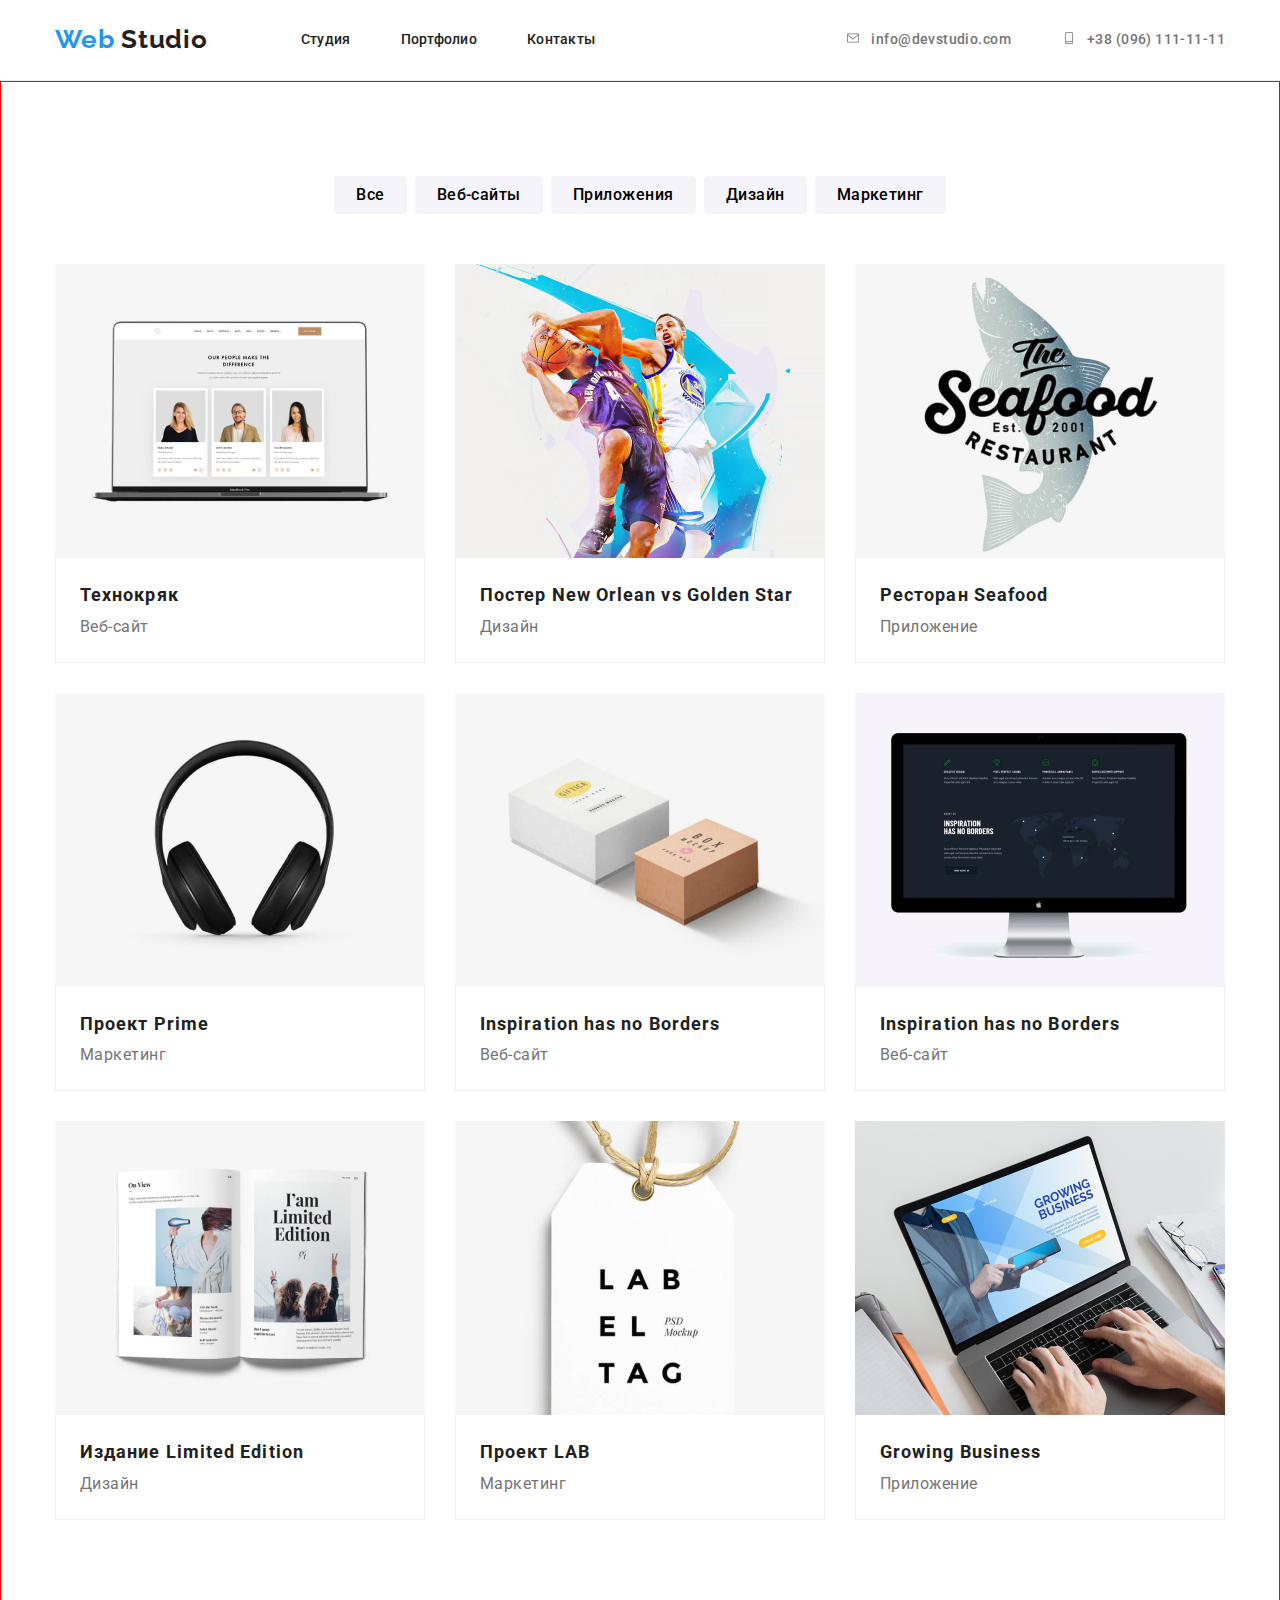
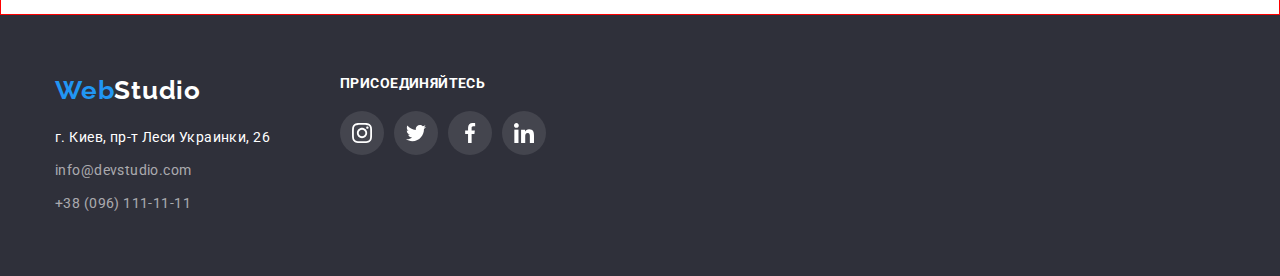
==== portfolio.html @ 0b1c37b5 "Initial commit" ====
<!DOCTYPE html>
<html lang="ru">
  <head>
    <meta charset="UTF-8" />
    <meta http-equiv="X-UA-Compatible" content="IE=edge" />
    <meta name="viewport" content="width=device-width, initial-scale=1.0" />
    <title>Document</title>
    <link
      rel="stylesheet"
      href="https://cdnjs.cloudflare.com/ajax/libs/modern-normalize/1.1.0/modern-normalize.min.css"
    />
    <link rel="preconnect" href="https://fonts.googleapis.com" />
    <link rel="preconnect" href="https://fonts.gstatic.com" crossorigin />
    <link
      href="https://fonts.googleapis.com/css2?family=Raleway:wght@700&family=Roboto:wght@400;500;700;900&display=swap"
      rel="stylesheet"
    />
    <link rel="stylesheet" href="./css/style.css" />
  </head>
  <body>
    <!--Шапка-->
    
      <header class="page-header page-portfolio ">
       
        <div class="container main-nav ">
        <a lang="en" href="" class="logo"> <span>Web</span> Studio</a>
        <nav>
  
  
          <ul class="page-nav" >
            <li class="item">
              <a class="page-link" href="./index.html">Студия</a>
            </li>
            <li class="item">
              <a class="page-link" href="./portfolio.html">Портфолио</a>
            </li>
            <li class="item">
              <a class="page-link" href="">Контакты</a>
            </li >
          </ul>
        </nav>
        <a class="contacts" href="mailto:info@devstudio.com">
          <svg class="contacts-icons">
            <use href="./images/icons.svg#envelope"></use></svg
          >info@devstudio.com</a
        >
        <a class="contacts" href="tel:+380961111111"
          ><svg class="contacts-icons">
            <use href="./images/icons.svg#smartphone"></use>
          </svg>
          +38 (096) 111-11-11</a
        >
        </div>
      
      </header>
      <main>
        
        <section class="button">
         <div class="container">
          <ul class="navigation">
            <li class="navigation-item">
              <button class="navigation-button" type="button">Все</button>
            </li>
            <li class="navigation-item">
              <button class="navigation-button" type="button">Веб-сайты</button>
            </li>
            <li class="navigation-item">
              <button class="navigation-button" type="button">
                Приложения
              </button>
            </li>
            <li class="navigation-item">
              <button class="navigation-button" type="button">Дизайн</button>
            </li>
            <li class="navigation-item">
              <button class="navigation-button" type="button">Маркетинг</button>
            </li>
          </ul>
          
          <ul class="portfolio">
            <li class="portfolio-item">
              <a class="portfolio-link" href="">
                <img
                  src="./images/portfolio/laptop.jpg"
                  alt="laptop"
                  width="370"
                />
                 <div class="portfolio-wap">
                <h2 class="portfolio-title">Технокряк</h2>
                <p class="portfolio-text">Веб-сайт</p>
               </div>
              </a>
            </li>
            <li class="portfolio-item" >
          
              <a class="portfolio-link" href="">
                <img
                  src="./images/portfolio/basketball.jpg"
                  alt="basketball"
                  width="370"
                />
                <div class="portfolio-wap">
                <h2 class="portfolio-title">
                  Постер New Orlean vs Golden Star
                </h2>
                <p class="portfolio-text">Дизайн</p>
                </div>
              </a>
            </li>
            <li class="portfolio-item">
              <a class="portfolio-link" href="">
                <img
                  src="./images/portfolio/seafood.jpg"
                  alt="seafood"
                  width="370"
                />
              <div class="portfolio-wap">
                <h2 class="portfolio-title">Ресторан Seafood</h2>
                <p class="portfolio-text">Приложение</p>
              </div>
              </a>
            </li>
            <li class="portfolio-item">
              <a class="portfolio-link" hr f="">
                <img
                  src="./images/portfolio/prime.jpg"
                  alt="prime"
                  width="370"
                />
                <div class="portfolio-wap">
                <h2 class="portfolio-title">Проект Prime</h2>
                <p class="portfolio-text">Маркетинг</p>
              </div>
              </a>
            </li>
            <li class="portfolio-item">
              <a class="portfolio-link" href="">
                <img
                  src="./images/portfolio/boxes.jpg"
                  alt="boxes"
                  width="370"
                />
                <div class="portfolio-wap">
                <h2 class="portfolio-title">Inspiration has no Borders</h2>
                <p class="portfolio-text">Веб-сайт</p></div>
              </a>
            </li>
            <li class="portfolio-item">
              <a class="portfolio-link" href="">
                <img
                  src="./images/portfolio/bordes.jpg"
                  alt="bordes"
                  width="370"
                />
                <div class="portfolio-wap">
                <h2 class="portfolio-title">Inspiration has no Borders</h2>
                <p class="portfolio-text">Веб-сайт</p></div>
              </a>
            </li>
            <li class="portfolio-item">
              <a class="portfolio-link" href="">
                <img
                  src="./images/portfolio/limitededition.jpg"
                  alt="limitededition"
                  width="370"
                />
                <div class="portfolio-wap">
                <h2 class="portfolio-title">Издание Limited Edition</h2>
                <p class="portfolio-text">Дизайн</p></div>
              </a>
            </li>
            <li class="portfolio-item">
              <a class="portfolio-link" href="">
                <img src="./images/portfolio/lab.jpg" alt="lab" width="370" />
               <div class="portfolio-wap">
           <h2 class="portfolio-title">Проект LAB</h2>
                <p class="portfolio-text">Маркетинг</p></div>
              </a>
            </li>
            <li class="portfolio-item">
              <a class="portfolio-link" href="">
                <img
                  src="./images/portfolio/businnes.png"
                  alt="businnes"
                  width="370"
                />
                <div class="portfolio-wap">
                <h2 class="portfolio-title">Growing Business</h2>
                <p class="portfolio-text">Приложение</p>
              </div>
              </a>
            </li>
          </ul>
        </div>
        </section>
      </main>
      <!--Подвал-->
      <footer class="footer ">
      <div class="container contaiter-footer" >
        <div class="address-footer" >
        <a class="logo" lang="en" href=""><span>Web</span>Studio</a>
        <address class="address">г. Киев, пр-т Леси Украинки, 26</address>
        <a class="footer-contacts" href="mailto:info@devstudio.com"
          >info@devstudio.com</a
        >
        <a class="footer-contacts" href="tel:+380961111111"
          >+38 (096) 111-11-11</a
        >
      </div>
      <div class="join-box ">
        <p class="join-title">присоединяйтесь</p>
        <ul class="join-list">
          <li class="join-item"><a class="join-link" href=""><svg class="join-icon" width="20" height="20">
            <use href="./images/icons.svg#instagram"></use>
          </svg> </a></li>
          <li class="join-item"><a href="" class="join-link"><svg class="join-icon"width="20" height="20">
            <use href="./images/icons.svg#twitter "></use></a></li>
          <li class="join-item"><a href="" class="join-link"><svg class="join-icon" width="20" height="20">
            <use href="./images/icons.svg#facebook"></use></a></li>
          <li class="join-item"><a href="" class="join-link"><svg class="join-icon" width="20" height="20">
            <use href="./images/icons.svg#linkedin"></use></a></li>
        </ul>
      </div>

    </div>
    </footer>
    </div>
  </body>
</html>
---- css/style.css ----
html {
  box-sizing: border-box;
}
*,
*::before,
*::after {
  box-sizing: inherit;
}
:root {
  --pramary-text-color: #757575;
  --title-text-color: #212121;
  --accent-color: #2196f3;
  --primery-white-color: #ffffff;
  --primery-section-color: #2f303a;
  --pramary-bacground-color: #e5e5e5;
  --promary-contact-color: #ffffff99;
  --promary-button-bacgriund-color: #f5f4fa;
  --promary-icon-color: #afb1b8;
}

/* bady */
body {
  font-family: Roboto, sans-serif;
  color: var(--pramary-text-color);
  background-color: var(--primery-white-color);
}
ul {
  list-style: none;
  margin: 0;
  padding: 0;
}
h1,
h2,
h3,
h4,
h5,
h6 {
  margin: 0px;
}
p {
  margin: 0;
}
img {
  display: block;
  max-width: 100%;
  height: auto;
}

.container {
  margin: 0 auto;
  padding-left: 15px;
  padding-right: 15px;
  width: 1200px;
}
.contacts-icons {
  display: inline-block;
  width: 16px;
  height: 12px;
  margin-right: 10px;
}
.contacts-icons:hover,
.contacts-icons:focus {
  fill: var(--accent-color);
  color: #2196f3;
}
.contacts {
  /* padding-top: 32px;
  padding-bottom: 32px; */
  display: flex;
  margin-left: auto;
  text-decoration: none;
  font-size: 14px;
  font-weight: 500;
  line-height: 1.14;
  letter-spacing: 0.03em;
  color: var(--pramary-text-color);
  fill: var(--pramary-text-color);
}
.contacts + .contacts {
  margin-left: 50px;
}
.contacts:hover,
.contacts:focus {
  color: var(--accent-color);
  fill: var(--accent-color);
}

/* header */
.main-nav {
  display: flex;
  align-items: center;
}
.page-nav {
  margin: 0;
  padding: 0;
  /* padding-top: 32px;
  padding-bottom: 32px; */
  display: flex;
  text-align: center;
}
.page-nav .item + .item {
  margin-left: 50px;
}
.page-header {
  background-color: var(--primery-white-color);
}
.page-portfolio {
  border-bottom: 1px solid #ececec;
}
.page-header .logo {
  display: block;
  padding-top: 24px;
  padding-bottom: 25px;
  margin-right: 93px;

  text-decoration: none;
  font-family: Raleway, sans-serif;
  font-weight: 700;
  font-size: 26px;
  line-height: 1.19;
  color: var(--title-text-color);
  text-decoration: none;
  letter-spacing: 0.03em;
}

.page-header .page-link {
  display: flex;
  font-size: 14px;
  font-weight: 500;
  line-height: 1.14;
  color: var(--title-text-color);
  list-style: none;
  text-decoration: none;
  letter-spacing: 0.02em;
}
.page-header .page-link:hover {
  color: var(--accent-color);
  list-style: none;
}
.page-link:focus {
  color: var(--accent-color);
  list-style: none;
}

.effective-solutions {
  padding-top: 200px;
  padding-bottom: 200px;
  margin-left: auto;
  margin-right: auto;
  text-decoration: none;
  text-align: center;
  font-size: 44px;
  font-weight: 900;
  line-height: 1.36;
  text-transform: lowercase;
  background-color: var(--primery-section-color);
  background-image: linear-gradient(
      to right,
      rgba(47, 48, 58, 0.4),
      rgba(47, 48, 58, 0.4)
    ),
    url(../images/bacgroundimg.jpg);
  max-width: 1600px;
  height: 600px;
  background-repeat: no-repeat;
  background-position: center;
}
.effective-solutions .effective-title {
  margin-top: 0px;
  margin-bottom: 30px;
  text-decoration: none;

  text-transform: uppercase;
  font-size: 44px;
  font-weight: 900;
  line-height: 1.36;
  color: var(--primery-white-color);
  letter-spacing: 0.06em;
}
.effective-solutions .effective-buttons {
  width: 200px;
  height: 50px;
  font-family: Roboto, sans-serif;
  font-size: 16px;
  font-weight: 700;
  line-height: 1.875;
  letter-spacing: 0.06em;
  cursor: pointer;
  text-decoration: none;

  box-shadow: 0px 4px 4px rgb(0 0 0 / 15%);
  color: var(--primery-white-color);
  background-color: var(--accent-color);
  border-color: var(--accent-color);
  border-radius: 4px;
  text-align: center;
  letter-spacing: 0.06em;
}

.peculiarities,
.regular-customers,
.work,
.team,
.button {
  padding-top: 94px;
  padding-bottom: 94px;
  border: 1px solid red;
}
/* Особености */
.peculiarities {
  padding-bottom: 0;
}

.peculiarities-title {
  margin-top: 0px;
  margin-bottom: 10px;
  font-size: 14px;
  font-weight: 700;
  line-height: 1.14;
  text-transform: uppercase;
  text-decoration: none;
  color: var(--title-text-color);
  letter-spacing: 0.03em;
}
.peculiarities .peculiarities-text {
  margin-top: 0;
  margin-bottom: 0px;
  text-decoration: none;
  font-size: 14px;
  line-height: 1.71;
  letter-spacing: 0.03em;
}
.peculiarities-list {
  display: flex;
}

.peculiarities-list .item {
  width: 270px;
}
.peculiarities-list :not(:last-child) {
  margin-right: 30px;
}
.items {
  margin-right: 30px;
  width: calc(100% - 30px / 4);
}
.items::before {
  display: block;
  content: "";
  margin-bottom: 30px;
  height: 120px;
  background-size: contain;
  background-repeat: no-repeat;
  background-position: center;
  background-color: var(--promary-button-bacgriund-color);
  border-radius: 4px;
}
.icon-satellite::before {
  background-image: url(../images/satellite.svg);
  background-size: 70px 70px;
}
.icon-clock::before {
  background-image: url(../images/clock.svg);
  background-size: 70px 70px;
}
.icon-diagram::before {
  background-image: url(../images/diagram.svg);
  background-size: 70px 70px;
}

.icon-astronaut::before {
  background-image: url(../images/astronaut.svg);
  background-size: 70px 70px;
}

/* чем занимаються */
.photo {
  display: flex;
  padding-left: 0;
}

.work {
}
.work .work-title {
  text-align: center;
  margin-bottom: 50px;
  text-decoration: none;
  font-size: 36px;
  font-weight: 700;
  line-height: 1.16;
  letter-spacing: 0.03em;
  color: var(--title-text-color);
}
.photo-item {
  width: calc((100% - 60px) / 3);
}
.photo-item:not(:last-child) {
  margin-right: 30px;
}

/* наша команда */
.team {
  background-color: var(--promary-button-bacgriund-color);
}
.team .team-title {
  margin-bottom: 50px;

  text-align: center;
  font-size: 36px;
  font-weight: 700;
  line-height: 1.16;
  color: var(--title-text-color);
  letter-spacing: 0.03em;
}
.team .team-name {
  font-size: 16px;
  font-weight: 500;
  line-height: 1.18;
  color: var(--title-text-color);
  text-align: center;
  letter-spacing: 0.03em;
}
.team .team-text {
  margin-top: 10px;
  text-decoration: none;
  font-size: 16px;
  line-height: 1.19;
  letter-spacing: 0.03em;
  text-align: center;
}
.team-list {
  display: flex;
}
.team-item {
  background-color: var(--primery-white-color);
  width: calc((100%-90) / 4);
  margin-right: 30px;

  box-shadow: 0px 1px 3px rgba(0, 0, 0, 0.12), 0px 1px 1px rgba(0, 0, 0, 0.14),
    0px 2px 1px rgba(0, 0, 0, 0.2);
  border-radius: 0px 0px 4px 4px;
}
.team-item:nth-child(4n) {
  margin-right: 0px;
}
.team-wrap {
  padding-top: 30px;
  padding-bottom: 30px;
}
.social-list {
  display: flex;
  justify-content: center;
}

.social-item + .social-item {
  margin-left: 10px;
}

.social-link {
  width: 44px;
  height: 44px;
  margin-top: 16px;
  background-color: var(--primery-white-color);
  border-radius: 50%;
  display: flex;
  justify-content: center;
  align-items: center;
  fill: var(--promary-icon-color);
}

.social-link:hover,
.social-link:focus {
  background-color: var(--accent-color);
  fill: var(--primery-white-color);
}

.social-icon {
  fill: var(--promary-icon-color);
}

/* Постояные клиенты */
.clients {
  margin: 0;
  padding: 0;

  font-family: Roboto;
  font-size: 36px;
  font-weight: 700;
  line-height: 42px;
  letter-spacing: 0.03em;
  text-align: center;
  background-color: var(--primery-white-color);
  color: var(--title-text-color);
}
.customer-list {
  display: flex;
  justify-content: center;
  margin-top: 50px;
}

.customer-item {
  display: flex;
  justify-content: center;
}
.customer-link {
  display: flex;
  justify-content: center;
  align-items: center;
  width: 170px;
  height: 92px;
  fill: var(--promary-icon-color);
  background-color: var(--primery-white-color);
  color: var(--promary-icon-color);
  border: 1px solid #afb1b8;
  border-radius: 4px;
}
.customer-item:not(:last-child) {
  margin-left: 0;
  margin-right: 30px;
}

.customer-link:hover,
.customer-link:focus {
  color: var(--accent-color);
  border: 1px solid var(--accent-color);
  fill: var(--accent-color);
}

.customer-icon {
  width: 106px;
  height: 60px;
}

/* Портфолио навигация */
.navigation {
  display: flex;
  justify-content: center;
}

.navigation .navigation-button {
  padding: 6px 22px;
  font-family: Roboto, sans-serif;
  cursor: pointer;
  font-size: 16px;
  font-weight: 500;
  line-height: 1.62;
  letter-spacing: 0.03em;
  background-color: var(--promary-button-bacgriund-color);
  border-radius: 4px;
  border-style: unset;
}
.navigation-button:hover,
.navigation-button:focus {
  color: var(--primery-white-color);
  background-color: var(--accent-color);
  cursor: pointer;
  box-shadow: 0px 3px 1px rgba(0, 0, 0, 0.1), 0px 1px 2px rgba(0, 0, 0, 0.08),
    0px 2px 2px rgba(0, 0, 0, 0.12);
}

.navigation-item:not(:last-child) {
  margin-right: 8px;
}

/* Портфолио */
.portfolio {
  display: flex;
  flex-wrap: wrap;
  margin-top: 50px;
}
.portfolio-item {
  width: calc((100% - 60px) / 3);
  margin-right: 30px;
  margin-bottom: 30px;
}
.portfolio-item:nth-last-child(-n + 3) {
  margin-bottom: 0px;
}
.portfolio-item:nth-child(3n) {
  margin-right: 0px;
}
.portfolio-item:hover {
  box-shadow: 0px 1px 1px rgba(0, 0, 0, 0.12), 0px 4px 4px rgba(0, 0, 0, 0.06),
    1px 4px 6px rgba(0, 0, 0, 0.16);
}
.portfolio-wap {
  padding-top: 20px;
  padding-left: 24px;
  padding-bottom: 20px;
  border-bottom: 1px solid #eeeeee;
  border-left: 1px solid #eeeeee;
  border-right: 1px solid #eeeeee;
}
.portfolio .portfolio-title {
  text-decoration: none;
  font-size: 18px;
  font-weight: 700;
  line-height: 1.875;
  color: var(--title-text-color);
  letter-spacing: 0.06em;
}
.portfolio .portfolio-text {
  font-size: 16px;
  line-height: 1.875;
  text-decoration: none;
  color: var(--pramary-text-color);
  letter-spacing: 0.03em;
}
.portfolio .portfolio-link {
  text-decoration: none;
}
/* Подвал */
.footer {
  padding-top: 60px;
  padding-bottom: 60px;
  text-decoration: none;
  background-color: var(--primery-section-color);
}
.footer .logo {
  text-decoration: none;
  font-family: Raleway;
  font-size: 26px;
  font-weight: 700;
  line-height: 1.19;
  color: var(--primery-white-color);
  letter-spacing: 0.03em;
}
.footer .address {
  margin-top: 20px;
  font-style: normal;
  font-size: 14px;
  line-height: 1.71;
  color: var(--primery-white-color);
  letter-spacing: 0.03em;
}
.footer .footer-contacts {
  display: block;
  margin-top: 9px;
  text-decoration: none;
  font-size: 14px;
  line-height: 1.71;
  color: var(--promary-contact-color);
  letter-spacing: 0.03em;
}
.contaiter-footer {
  display: flex;
}
.join-box {
  display: block;
  margin-left: 70px;
}
.join-title {
  font-family: "Roboto";
  font-style: normal;
  font-weight: 700;
  font-size: 14px;
  line-height: 16px;
  letter-spacing: 0.03em;
  text-transform: uppercase;
  margin-bottom: 20px;
  color: var(--primery-white-color);
}
.join-list {
  display: flex;
  justify-content: center;
}
.join-link {
  width: 44px;
  height: 44px;
  background-color: rgba(255, 255, 255, 0.1);
  border-radius: 50%;
  display: flex;
  justify-content: center;
  align-items: center;
  color: var(--color-white);
}
.join-icon {
  fill: var(--primery-white-color);
}

.join-item:not(:last-child) {
  margin-right: 10px;
}
.join-link:hover,
.join-link:focus {
  background-color: var(--accent-color);
  color: var(--color-white);
}

.footer .footer-contacts:hover {
  color: var(--accent-color);
}
span {
  color: var(--accent-color);
}
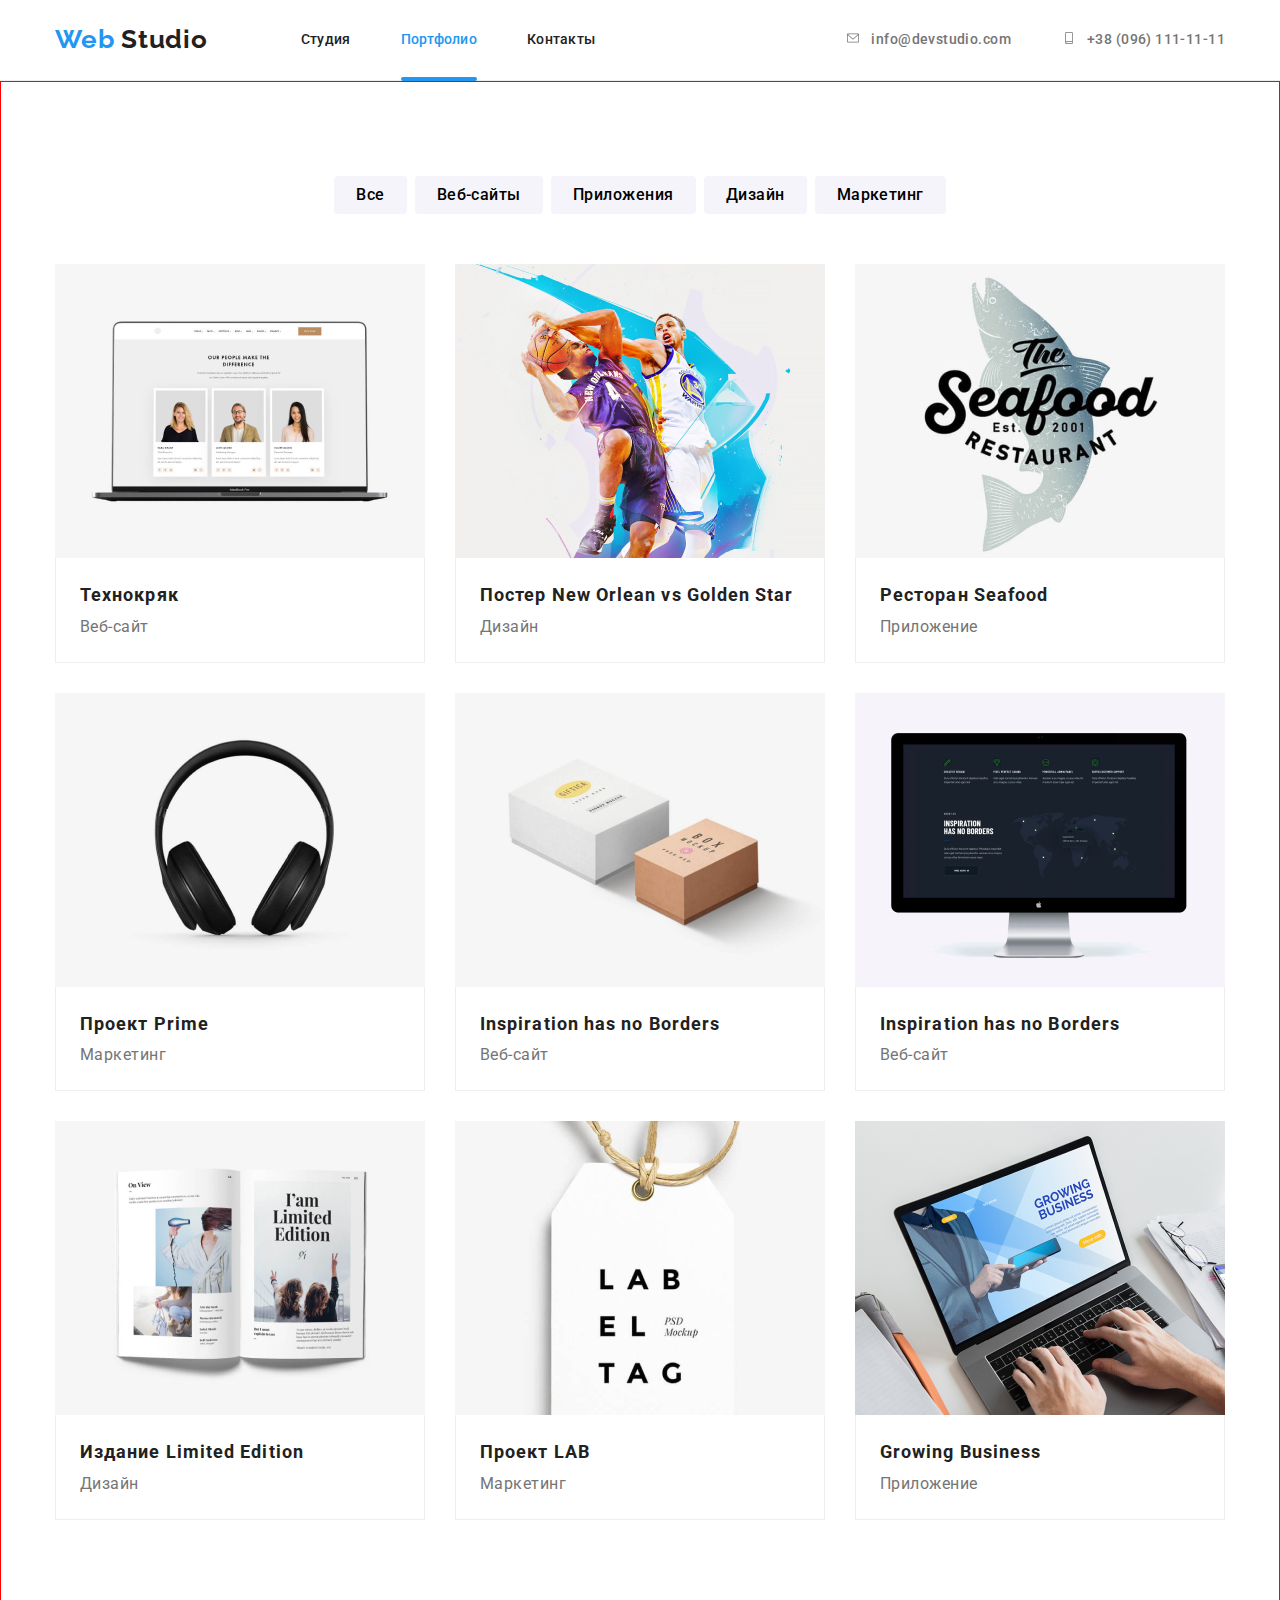
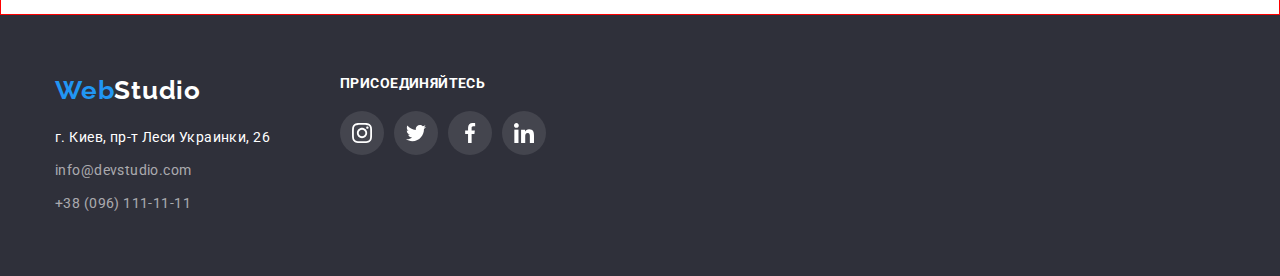
==== commit d5f88391: "дз 5 выполнено" ====
--- a/portfolio.html
+++ b/portfolio.html
@@ -29,13 +29,13 @@
   
           <ul class="page-nav" >
             <li class="item">
-              <a class="page-link" href="./index.html">Студия</a>
+              <a class="page-link   " href="./index.html">Студия</a>
             </li>
             <li class="item">
-              <a class="page-link" href="./portfolio.html">Портфолио</a>
+              <a class="page-link current" href="./portfolio.html">Портфолио</a>
             </li>
             <li class="item">
-              <a class="page-link" href="">Контакты</a>
+              <a class="page-link  href="">Контакты</a>
             </li >
           </ul>
         </nav>
@@ -79,12 +79,19 @@
           
           <ul class="portfolio">
             <li class="portfolio-item">
-              <a class="portfolio-link" href="">
+              
+               <a class="portfolio-link" href="">
+              <div class="overlay-box">
                 <img
                   src="./images/portfolio/laptop.jpg"
                   alt="laptop"
                   width="370"
                 />
+              
+              <div class="overlay">
+                <p class="overlay-text">Ресурс предлагает комплексные предложения с разным уровнем функционала и сервисов. Все это позволит посетителю получить исчерпывающие сведения о компании или частном лице</p>
+              </div>
+              </div>
                  <div class="portfolio-wap">
                 <h2 class="portfolio-title">Технокряк</h2>
                 <p class="portfolio-text">Веб-сайт</p>
@@ -94,11 +101,16 @@
             <li class="portfolio-item" >
           
               <a class="portfolio-link" href="">
+                <div class="overlay-box">
                 <img
                   src="./images/portfolio/basketball.jpg"
                   alt="basketball"
                   width="370"
                 />
+                <div class="overlay">
+                <p class="overlay-text">Ресурс предлагает комплексные предложения с разным уровнем функционала и сервисов. Все это позволит посетителю получить исчерпывающие сведения о компании или частном лице</p>
+              </div>
+              </div>
                 <div class="portfolio-wap">
                 <h2 class="portfolio-title">
                   Постер New Orlean vs Golden Star
@@ -109,11 +121,16 @@
             </li>
             <li class="portfolio-item">
               <a class="portfolio-link" href="">
+              <div class="overlay-box">
                 <img
                   src="./images/portfolio/seafood.jpg"
                   alt="seafood"
                   width="370"
                 />
+                <div class="overlay">
+                <p class="overlay-text">Ресурс предлагает комплексные предложения с разным уровнем функционала и сервисов. Все это позволит посетителю получить исчерпывающие сведения о компании или частном лице</p>
+              </div>
+              </div>
               <div class="portfolio-wap">
                 <h2 class="portfolio-title">Ресторан Seafood</h2>
                 <p class="portfolio-text">Приложение</p>
@@ -122,11 +139,17 @@
             </li>
             <li class="portfolio-item">
               <a class="portfolio-link" hr f="">
+                <div class="overlay-box">
+              
                 <img
                   src="./images/portfolio/prime.jpg"
                   alt="prime"
                   width="370"
                 />
+                <div class="overlay">
+                <p class="overlay-text">Ресурс предлагает комплексные предложения с разным уровнем функционала и сервисов. Все это позволит посетителю получить исчерпывающие сведения о компании или частном лице</p>
+              </div>
+              </div>
                 <div class="portfolio-wap">
                 <h2 class="portfolio-title">Проект Prime</h2>
                 <p class="portfolio-text">Маркетинг</p>
@@ -135,11 +158,16 @@
             </li>
             <li class="portfolio-item">
               <a class="portfolio-link" href="">
+                <div class="overlay-box">
                 <img
                   src="./images/portfolio/boxes.jpg"
                   alt="boxes"
                   width="370"
                 />
+                <div class="overlay">
+                <p class="overlay-text">Ресурс предлагает комплексные предложения с разным уровнем функционала и сервисов. Все это позволит посетителю получить исчерпывающие сведения о компании или частном лице</p>
+              </div>
+              </div>
                 <div class="portfolio-wap">
                 <h2 class="portfolio-title">Inspiration has no Borders</h2>
                 <p class="portfolio-text">Веб-сайт</p></div>
@@ -147,11 +175,16 @@
             </li>
             <li class="portfolio-item">
               <a class="portfolio-link" href="">
+                <div class="overlay-box">
                 <img
                   src="./images/portfolio/bordes.jpg"
                   alt="bordes"
                   width="370"
                 />
+                <div class="overlay">
+                <p class="overlay-text">Ресурс предлагает комплексные предложения с разным уровнем функционала и сервисов. Все это позволит посетителю получить исчерпывающие сведения о компании или частном лице</p>
+              </div>
+              </div>
                 <div class="portfolio-wap">
                 <h2 class="portfolio-title">Inspiration has no Borders</h2>
                 <p class="portfolio-text">Веб-сайт</p></div>
@@ -159,11 +192,16 @@
             </li>
             <li class="portfolio-item">
               <a class="portfolio-link" href="">
+                <div class="overlay-box">
                 <img
                   src="./images/portfolio/limitededition.jpg"
                   alt="limitededition"
                   width="370"
                 />
+                <div class="overlay">
+                <p class="overlay-text">Ресурс предлагает комплексные предложения с разным уровнем функционала и сервисов. Все это позволит посетителю получить исчерпывающие сведения о компании или частном лице</p>
+              </div>
+              </div>
                 <div class="portfolio-wap">
                 <h2 class="portfolio-title">Издание Limited Edition</h2>
                 <p class="portfolio-text">Дизайн</p></div>
@@ -171,7 +209,12 @@
             </li>
             <li class="portfolio-item">
               <a class="portfolio-link" href="">
+                <div class="overlay-box">
                 <img src="./images/portfolio/lab.jpg" alt="lab" width="370" />
+                 <div class="overlay">
+                <p class="overlay-text">Ресурс предлагает комплексные предложения с разным уровнем функционала и сервисов. Все это позволит посетителю получить исчерпывающие сведения о компании или частном лице</p>
+              </div>
+              </div>
                <div class="portfolio-wap">
            <h2 class="portfolio-title">Проект LAB</h2>
                 <p class="portfolio-text">Маркетинг</p></div>
@@ -179,11 +222,16 @@
             </li>
             <li class="portfolio-item">
               <a class="portfolio-link" href="">
+                <div class="overlay-box">
                 <img
                   src="./images/portfolio/businnes.png"
                   alt="businnes"
                   width="370"
                 />
+                <div class="overlay">
+                <p class="overlay-text">Ресурс предлагает комплексные предложения с разным уровнем функционала и сервисов. Все это позволит посетителю получить исчерпывающие сведения о компании или частном лице</p>
+              </div>
+              </div>
                 <div class="portfolio-wap">
                 <h2 class="portfolio-title">Growing Business</h2>
                 <p class="portfolio-text">Приложение</p>
--- a/css/style.css
+++ b/css/style.css
@@ -124,7 +124,9 @@
 }
 
 .page-header .page-link {
-  display: flex;
+  position: relative;
+  display: inline-block;
+  padding: 32px 0 32px 0;
   font-size: 14px;
   font-weight: 500;
   line-height: 1.14;
@@ -132,7 +134,27 @@
   list-style: none;
   text-decoration: none;
   letter-spacing: 0.02em;
-}
+
+  transition: color 250ms cubic-bezier(0.4, 0, 0.2, 1);
+}
+.page-link.current {
+  color: var(--accent-color);
+  position: relative;
+}
+.current::after {
+  content: "";
+
+  position: absolute;
+  left: 0;
+  bottom: -1px;
+
+  display: block;
+  width: 100%;
+  height: 4px;
+  background-color: var(--accent-color);
+  border-radius: 2px;
+}
+
 .page-header .page-link:hover {
   color: var(--accent-color);
   list-style: none;
@@ -141,7 +163,10 @@
   color: var(--accent-color);
   list-style: none;
 }
-
+.page-link:active {
+  color: #2196f3;
+  list-style: circle;
+}
 .effective-solutions {
   padding-top: 200px;
   padding-bottom: 200px;
@@ -297,6 +322,25 @@
 .photo-item:not(:last-child) {
   margin-right: 30px;
 }
+.img {
+  position: relative;
+}
+.img-info {
+  position: absolute;
+  bottom: 0;
+  text-transform: uppercase;
+  width: 370px;
+  height: 70px;
+  padding-top: 27px;
+  background: rgba(47, 48, 58, 0.8);
+  font-family: Roboto;
+  font-size: 14px;
+  font-weight: 700;
+  line-height: 1.14;
+  letter-spacing: 0.03em;
+  text-align: center;
+  color: var(--primery-white-color);
+}
 
 /* наша команда */
 .team {
@@ -372,10 +416,6 @@
 .social-link:focus {
   background-color: var(--accent-color);
   fill: var(--primery-white-color);
-}
-
-.social-icon {
-  fill: var(--promary-icon-color);
 }
 
 /* Постояные клиенты */
@@ -483,6 +523,39 @@
   box-shadow: 0px 1px 1px rgba(0, 0, 0, 0.12), 0px 4px 4px rgba(0, 0, 0, 0.06),
     1px 4px 6px rgba(0, 0, 0, 0.16);
 }
+.overlay-box {
+  position: relative;
+  overflow: hidden;
+}
+
+.overlay {
+  position: absolute;
+  top: 0;
+  left: 0;
+  width: 100%;
+  height: 100%;
+  background-color: var(--accent-color);
+  opacity: 0;
+
+  transform: translatey(100%);
+  transition: transform 250ms cubic-bezier(0.4, 0, 0.2, 1),
+    opacity 250ms cubic-bezier(0.4, 0, 0.2, 1);
+}
+
+.overlay-text {
+  padding: 63px 24px;
+  font-weight: 400;
+  font-size: 18px;
+  line-height: 1.5556;
+  letter-spacing: 0.03em;
+
+  color: var(--primery-white-color);
+}
+
+.portfolio-link:hover .overlay {
+  transform: translatey(0);
+  opacity: 1;
+}
 .portfolio-wap {
   padding-top: 20px;
   padding-left: 24px;
@@ -593,3 +666,60 @@
 span {
   color: var(--accent-color);
 }
+.backdrop {
+  position: fixed;
+  top: 0;
+  left: 0;
+  width: 100%;
+  height: 100%;
+  background: rgba(0, 0, 0, 0.2);
+}
+.backdrop.is-hidden .modal {
+  opacity: 0.5;
+  transform: translate(-50%, -50%) scale(1.3);
+
+  transition-duration: 300ms;
+  transition-timing-function: ease;
+}
+.backdrop.is-hidden {
+  opacity: 0;
+  pointer-events: none;
+  visibility: hidden;
+  transition: opacity 300ms, visibility 300ms;
+  transition-timing-function: ease;
+}
+.modal {
+  position: absolute;
+  top: 50%;
+  left: 50%;
+  transform: translate(-50%, -50%) scale(1);
+
+  width: 528px;
+  height: 581px;
+  padding: 8px;
+
+  background: #ffffff;
+  box-shadow: 0px 1px 3px rgba(0, 0, 0, 0.12), 0px 1px 1px rgba(0, 0, 0, 0.14),
+    0px 2px 1px rgba(0, 0, 0, 0.2);
+  border-radius: 4px;
+  opacity: 1;
+  transition: transform 250ms cubic-bezier(0.49, 0.02, 0.23, 0.92),
+    opacity 250ms cubic-bezier(0.49, 0.02, 0.23, 0.92);
+}
+.close {
+  position: absolute;
+  top: 8px;
+  right: 8px;
+
+  width: 30px;
+  height: 30px;
+}
+.modal button {
+  cursor: pointer;
+
+  padding: 0;
+
+  border-radius: 50%;
+  background: #ffffff;
+  border: 1px solid rgba(0, 0, 0, 0.1);
+}
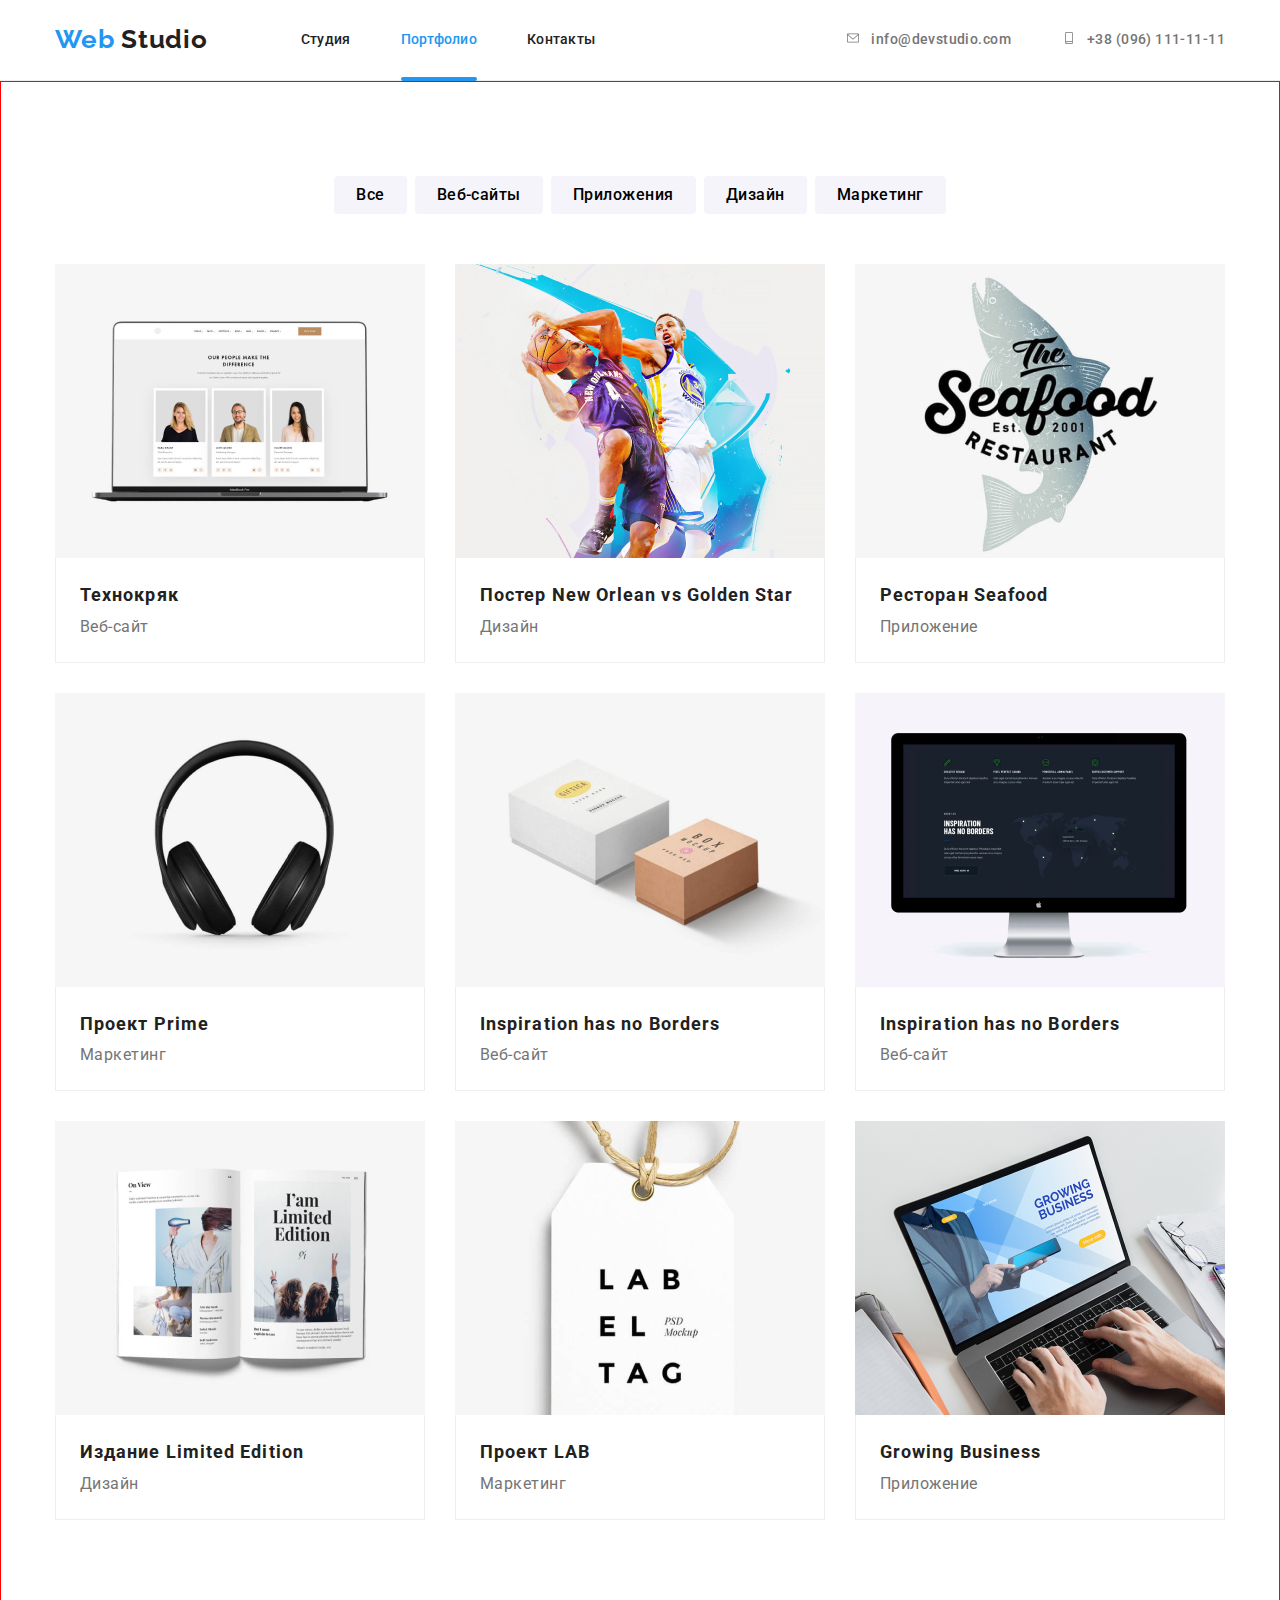
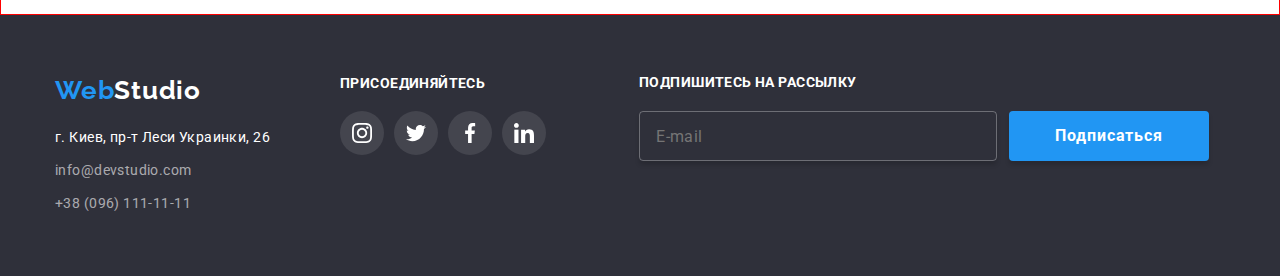
==== commit 58569fce: "Update portfolio.html" ====
--- a/portfolio.html
+++ b/portfolio.html
@@ -269,6 +269,20 @@
             <use href="./images/icons.svg#linkedin"></use></a></li>
         </ul>
       </div>
+  <form class="join-us">
+        <p class="join-title-us">Подпишитесь на рассылку</p>
+        <div class="join-form">
+          <label for="mail" class="form-label visually-hidden">Почта</label>
+          <input type="email" class="join-us-mail" name="mail" id="mail" placeholder="E-mail">
+          <button type="submit" class="button-close">
+            <b class="button-text">Подписаться</b>
+            <svg class="form-icon" width="18" heigth="18">
+              <use href="./images/icons.svg#icon-send"></use>
+            </svg>
+          </button>
+
+        </div>
+      </form>
 
     </div>
     </footer>
--- a/css/style.css
+++ b/css/style.css
@@ -304,8 +304,6 @@
   padding-left: 0;
 }
 
-.work {
-}
 .work .work-title {
   text-align: center;
   margin-bottom: 50px;
@@ -410,6 +408,8 @@
   justify-content: center;
   align-items: center;
   fill: var(--promary-icon-color);
+  transition: color 250ms, background-color 250ms, fill 250ms;
+  transition-timing-function: cubic-bezier(0.4, 0, 0.2, 1);
 }
 
 .social-link:hover,
@@ -453,6 +453,8 @@
   color: var(--promary-icon-color);
   border: 1px solid #afb1b8;
   border-radius: 4px;
+  transition: color 250ms, fill 250ms, background-color 250ms, box-shadow 250ms;
+  transition-timing-function: cubic-bezier(0.4, 0, 0.2, 1);
 }
 .customer-item:not(:last-child) {
   margin-left: 0;
@@ -488,6 +490,8 @@
   background-color: var(--promary-button-bacgriund-color);
   border-radius: 4px;
   border-style: unset;
+  transition: color 250ms, background 250ms, box-shadow 250ms;
+  transition-timing-function: cubic-bezier(0.4, 0, 0.2, 1);
 }
 .navigation-button:hover,
 .navigation-button:focus {
@@ -646,6 +650,8 @@
   justify-content: center;
   align-items: center;
   color: var(--color-white);
+  transition: color 250ms, background 250ms, box-shadow 250ms;
+  transition-timing-function: cubic-bezier(0.4, 0, 0.2, 1);
 }
 .join-icon {
   fill: var(--primery-white-color);
@@ -665,6 +671,88 @@
 }
 span {
   color: var(--accent-color);
+}
+.join-title-us {
+  margin-top: 0;
+  margin-bottom: 20px;
+  color: var(--primery-white-color);
+  font-weight: 700;
+  font-size: 14px;
+  line-height: 1.14;
+  letter-spacing: 0.03em;
+  text-transform: uppercase;
+}
+.join-us {
+  display: block;
+  margin-left: 93px;
+}
+.join-form {
+  display: flex;
+}
+.form-label {
+  margin-bottom: 4px;
+  font-weight: 400;
+  font-size: 12px;
+  line-height: 1.17;
+  letter-spacing: 0.01em;
+}
+.join-us-mail {
+  margin-right: 12px;
+
+  width: 358px;
+  height: 50px;
+  padding: 15px 16px;
+  font-weight: 400;
+  font-size: 16px;
+  line-height: 1.25;
+  letter-spacing: 0.03em;
+  color: var(--promary-contact-color);
+  background-color: inherit;
+  border: 1px solid rgba(255, 255, 255, 0.3);
+  box-shadow: 0px 4px 4px rgb(0 0 0 / 15%);
+  border-radius: 4px;
+}
+
+.visually-hidden {
+  position: absolute;
+  white-space: nowrap;
+  width: 1px;
+  height: 1px;
+  overflow: hidden;
+  border: 0;
+  padding: 0;
+  clip: rect(0 0 0 0);
+  clip-path: inset(50%);
+  margin: -1px;
+}
+.button-close {
+  display: flex;
+  align-items: center;
+  justify-content: center;
+  width: 200px;
+  height: 50px;
+  font-weight: 700;
+  font-size: 16px;
+  line-height: 1.88;
+  letter-spacing: 0.06em;
+  color: var(--primery-white-color);
+  background: var(--accent-color);
+  border: 0;
+  box-shadow: 0px 4px 4px rgb(0 0 0 / 15%);
+  border-radius: 4px;
+  transition: background-color 250ms cubic-bezier(0.4, 0, 0.2, 1);
+}
+.form-icon {
+  margin-left: 10px;
+}
+
+.button-text {
+  font-family: Roboto;
+  font-size: 16px;
+  font-weight: 700;
+  line-height: 1.875;
+  letter-spacing: 0.06em;
+  text-align: center;
 }
 .backdrop {
   position: fixed;
@@ -696,7 +784,7 @@
 
   width: 528px;
   height: 581px;
-  padding: 8px;
+  padding: 40px;
 
   background: #ffffff;
   box-shadow: 0px 1px 3px rgba(0, 0, 0, 0.12), 0px 1px 1px rgba(0, 0, 0, 0.14),
@@ -706,20 +794,91 @@
   transition: transform 250ms cubic-bezier(0.49, 0.02, 0.23, 0.92),
     opacity 250ms cubic-bezier(0.49, 0.02, 0.23, 0.92);
 }
+.form {
+  display: block;
+}
+.form-label {
+  display: block;
+  font-size: 12px;
+  line-height: 1.66;
+
+  letter-spacing: 0.01em;
+
+  color: var(--pramary-text-color);
+}
+.form-block {
+  margin: 0;
+  height: 58px;
+  position: relative;
+}
+.form-block:not(:last-child) {
+  margin-bottom: 10px;
+}
+.form-input {
+  width: 100%;
+  height: 40px;
+  padding: 0 10px 0 42px;
+  border: 1px solid rgba(33, 33, 33, 0.2);
+  box-sizing: border-box;
+  border-radius: 4px;
+  transition: fill 250ms, background-color 250ms, box-shadow 250ms;
+  transition-timing-function: cubic-bezier(0.4, 0, 0.2, 1);
+}
+.form-input:hover + .form-icon {
+  fill: var(--accent-color);
+}
+
+.form-input:hover {
+  border: 1px solid #2196f3;
+}
+
+.form-icon {
+  margin: 0;
+  position: absolute;
+  top: 50%;
+  left: 15px;
+}
+
+.form-title {
+  margin-bottom: 12px;
+  font-family: Roboto;
+  font-size: 20px;
+  font-weight: 700;
+  line-height: 1.15;
+  letter-spacing: 0.03em;
+  text-align: center;
+  color: var(--title-text-color);
+}
+
 .close {
   position: absolute;
   top: 8px;
   right: 8px;
-
+  cursor: pointer;
+  padding: 0;
+  border-radius: 50%;
+  background: var(--primery-white-color);
+  border: 1px solid rgba(0, 0, 0, 0.1);
   width: 30px;
   height: 30px;
 }
-.modal button {
-  cursor: pointer;
-
-  padding: 0;
-
-  border-radius: 50%;
-  background: #ffffff;
-  border: 1px solid rgba(0, 0, 0, 0.1);
-}
+
+.form-button {
+  display: flex;
+  align-items: center;
+  justify-content: center;
+  margin-left: auto;
+  margin-right: auto;
+  width: 200px;
+  height: 50px;
+  font-weight: 700;
+  font-size: 16px;
+  line-height: 1.88;
+  letter-spacing: 0.06em;
+  color: var(--primery-white-color);
+  background: var(--accent-color);
+  border: 0;
+  box-shadow: 0px 4px 4px rgb(0 0 0 / 15%);
+  border-radius: 4px;
+  transition: background-color 250ms cubic-bezier(0.4, 0, 0.2, 1);
+}
